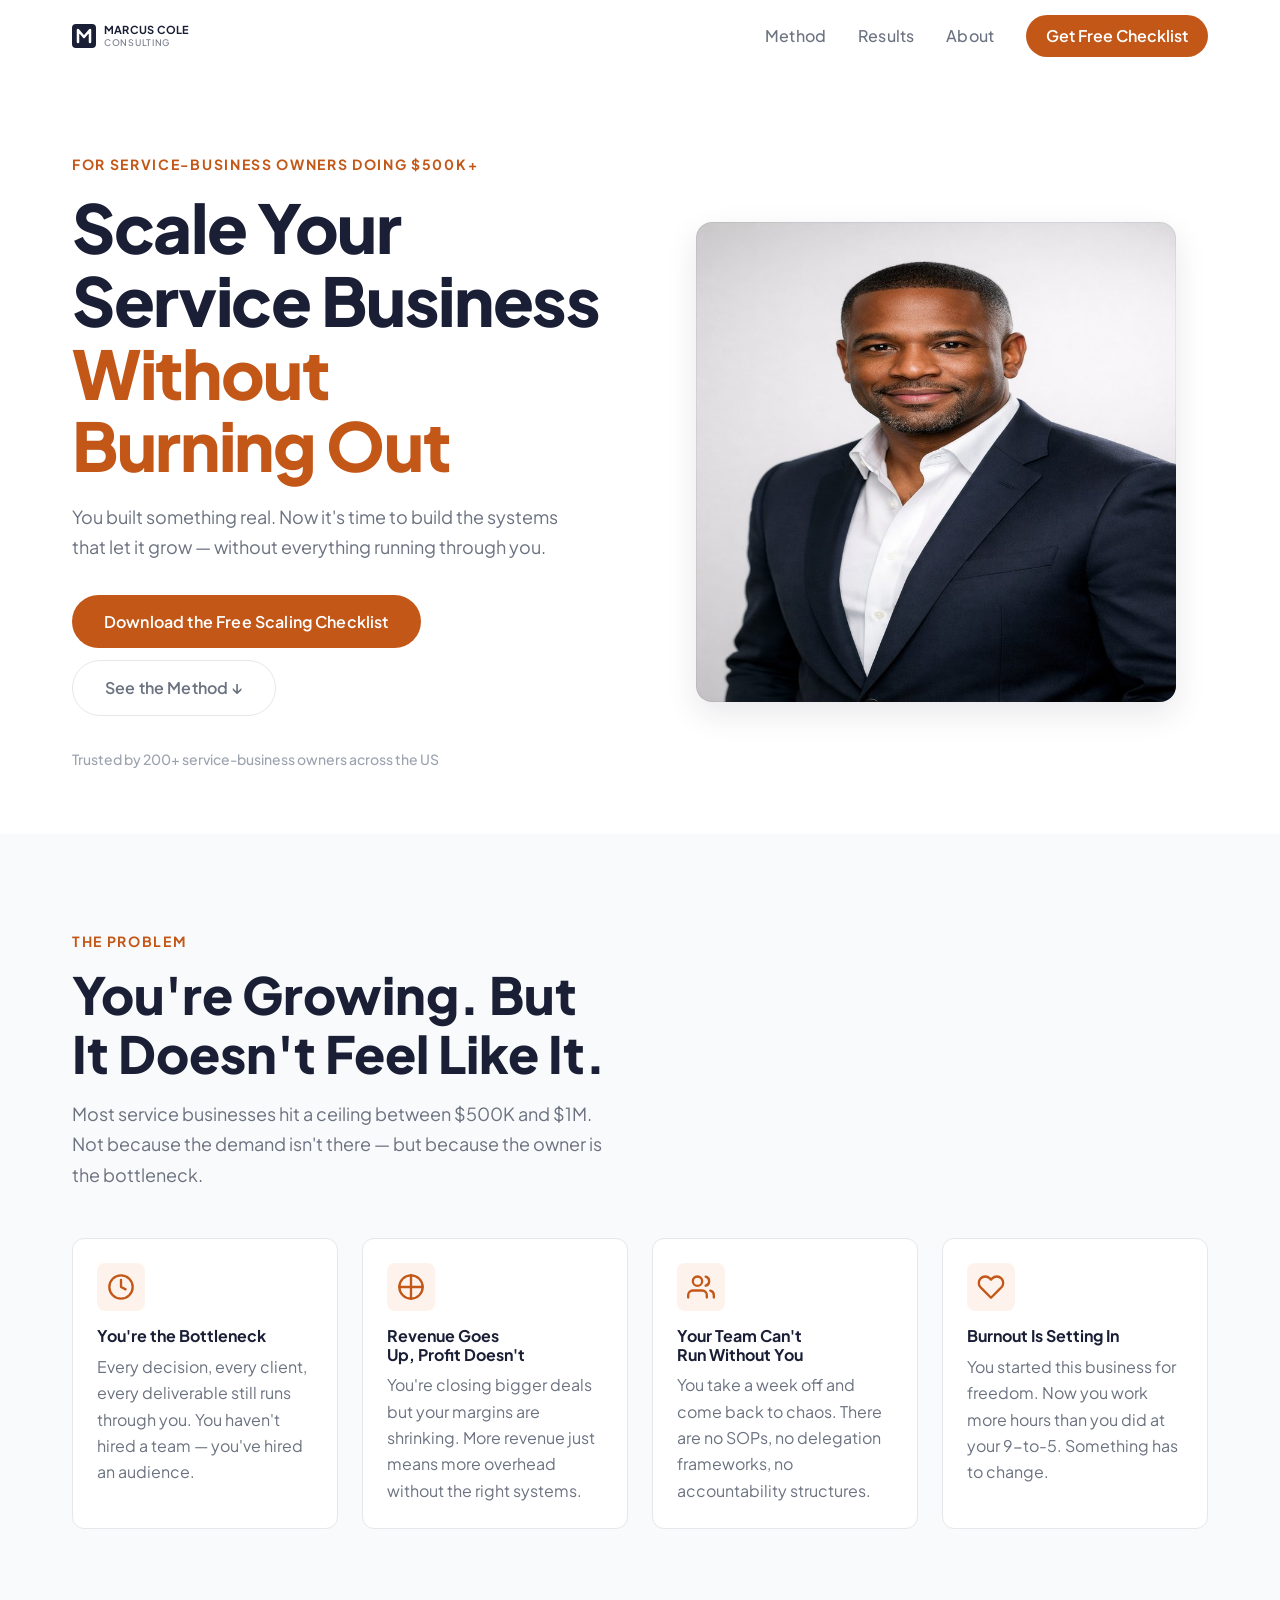
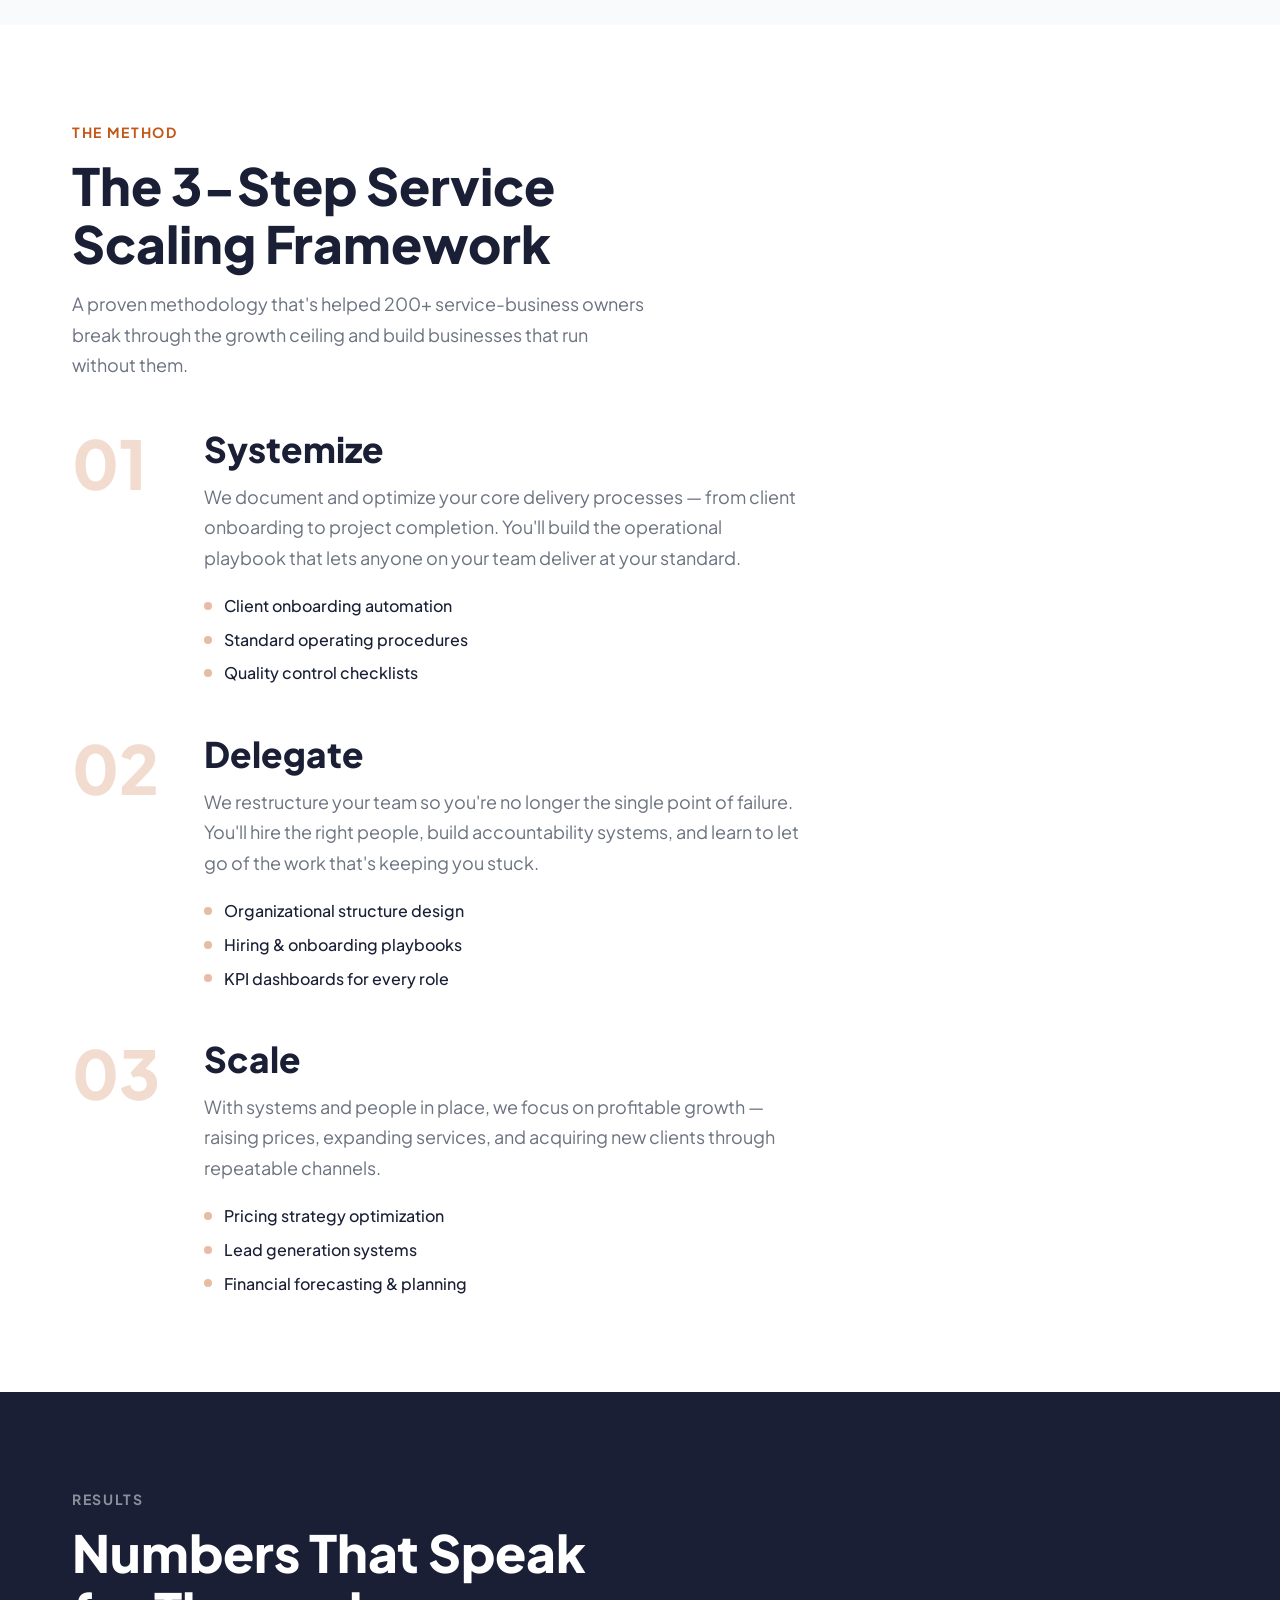
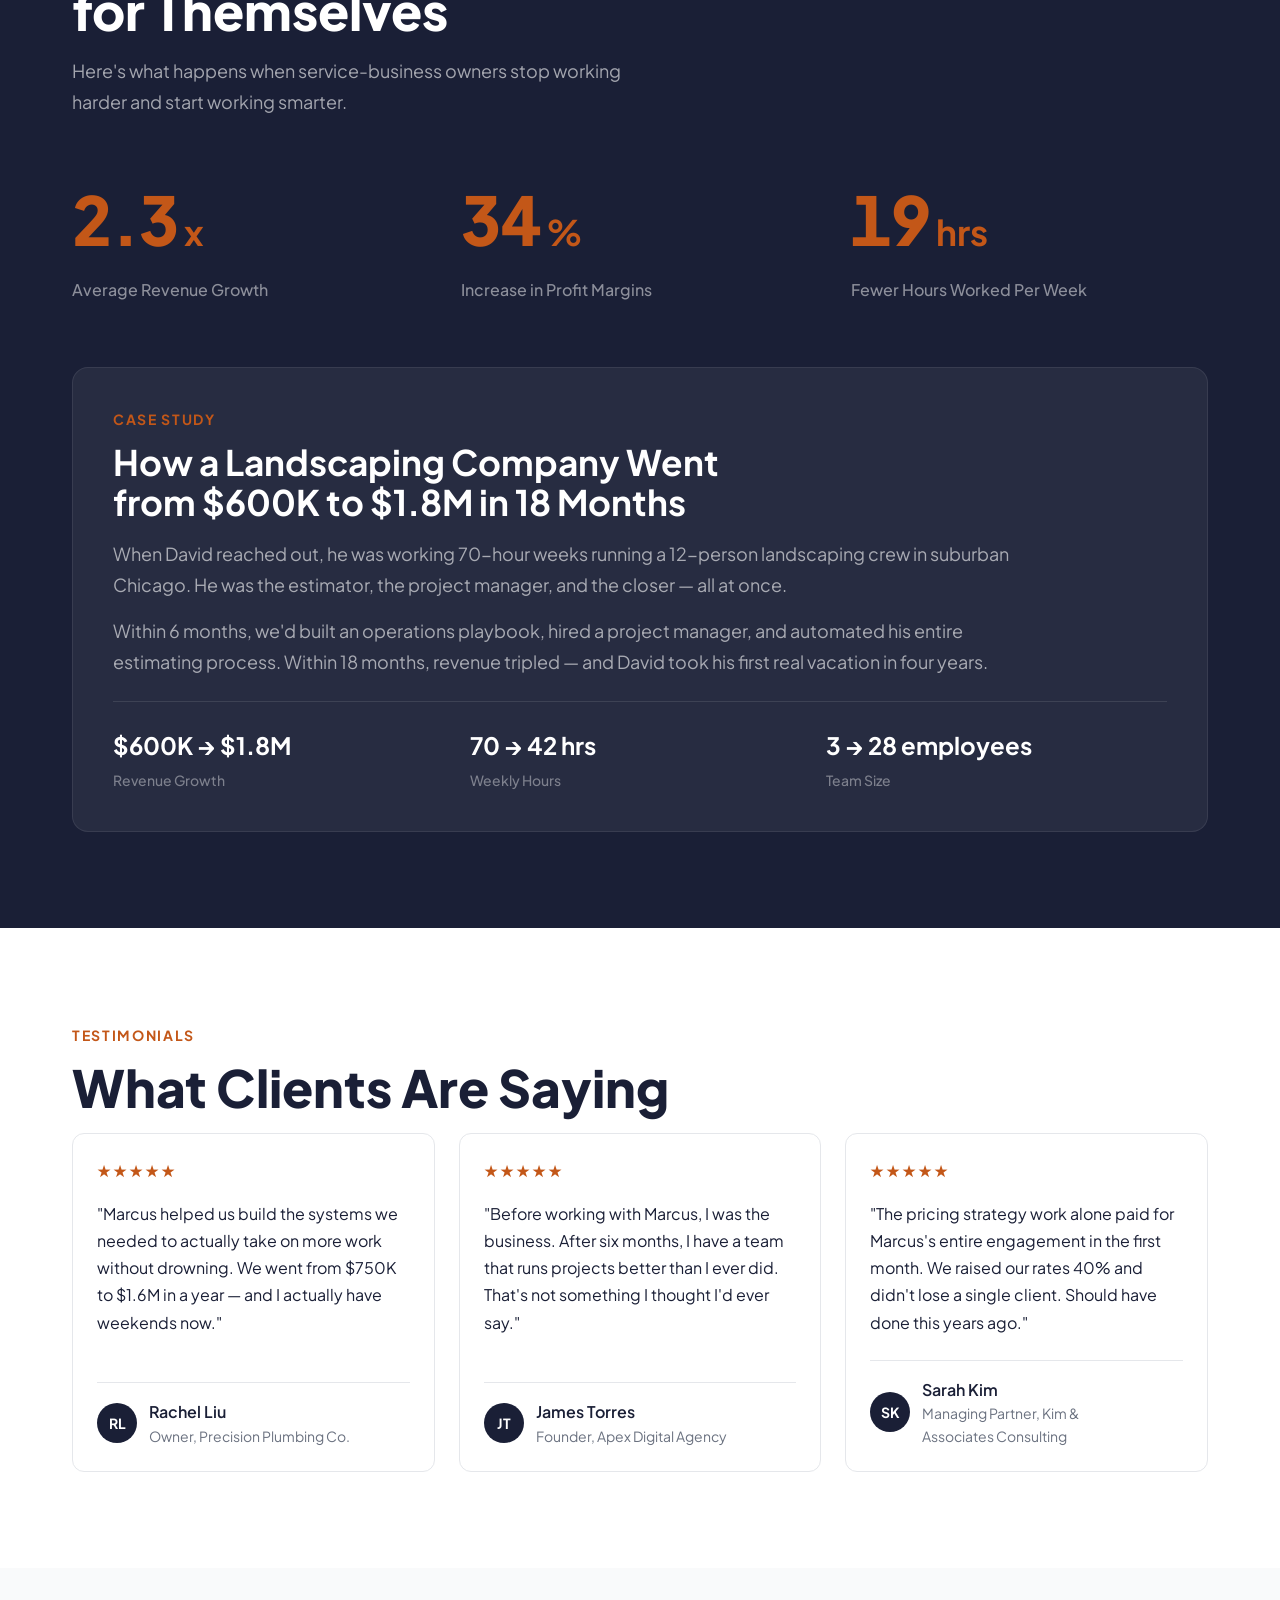
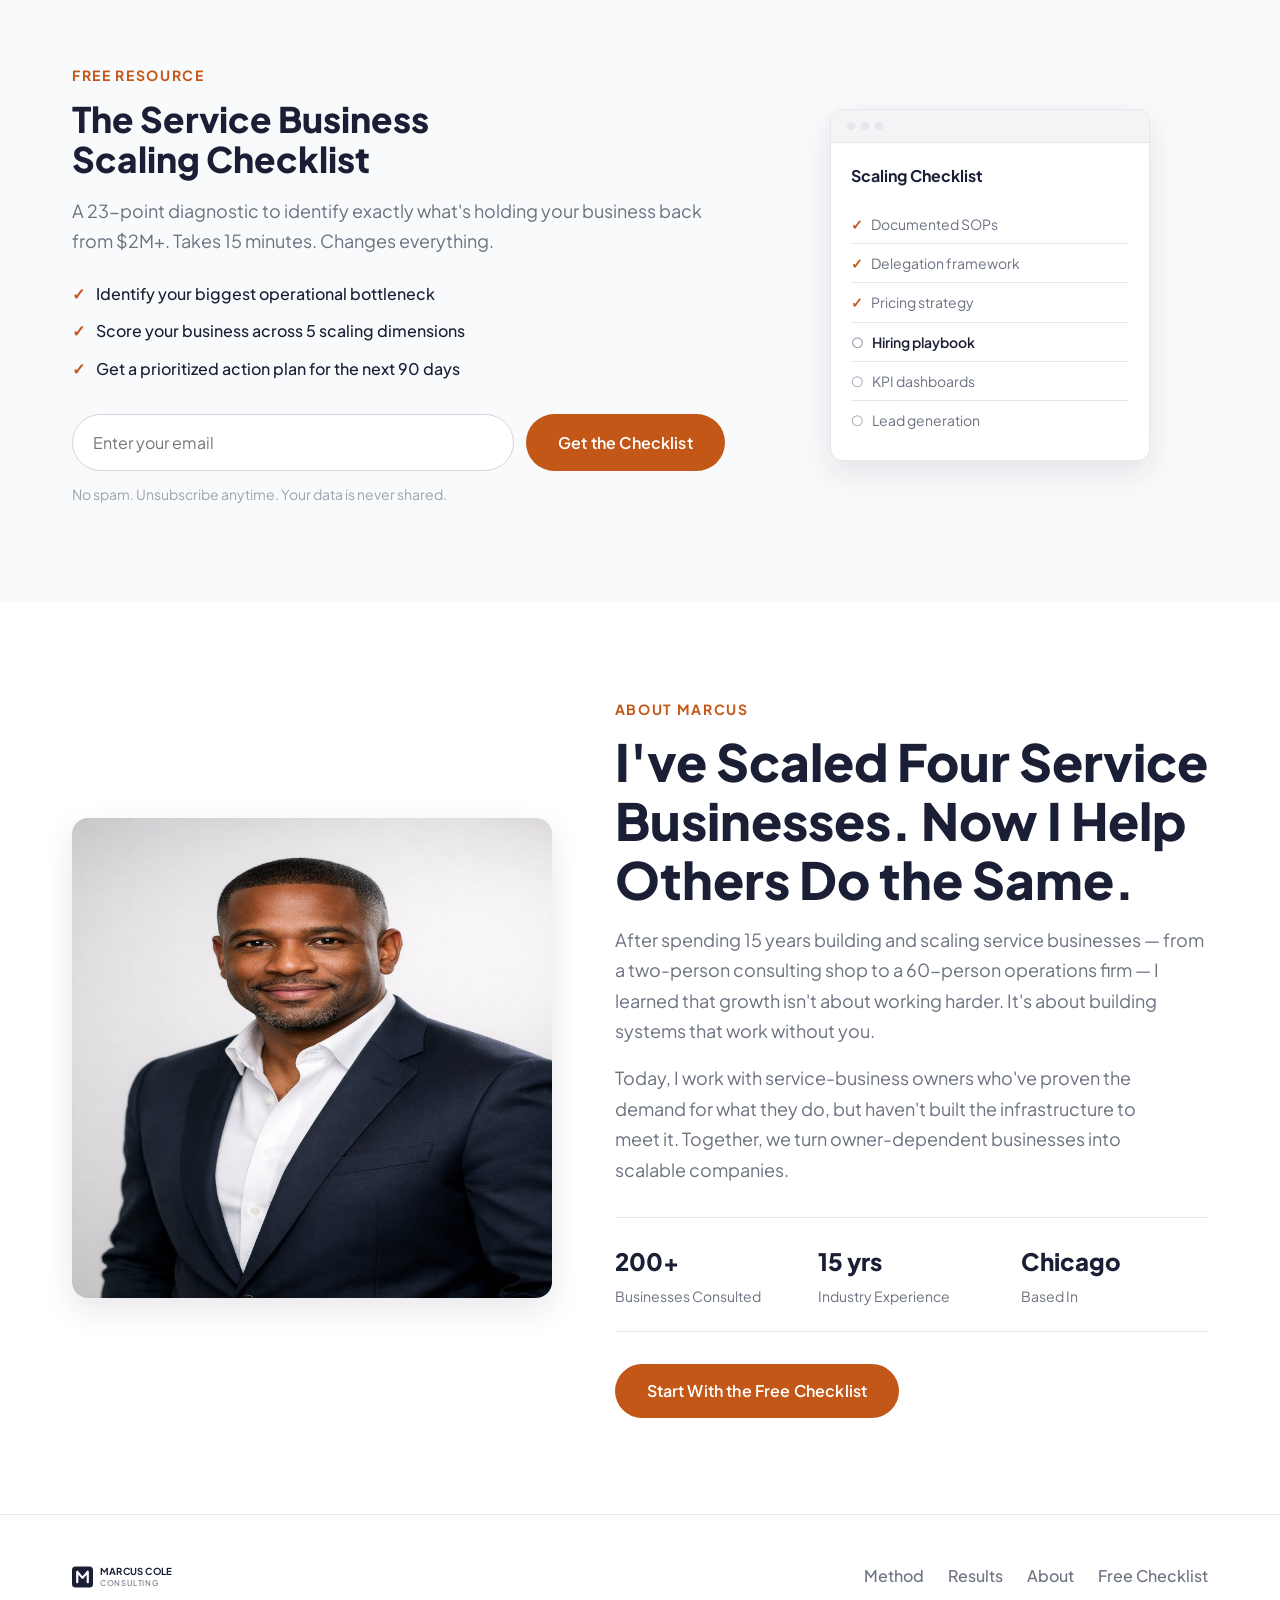
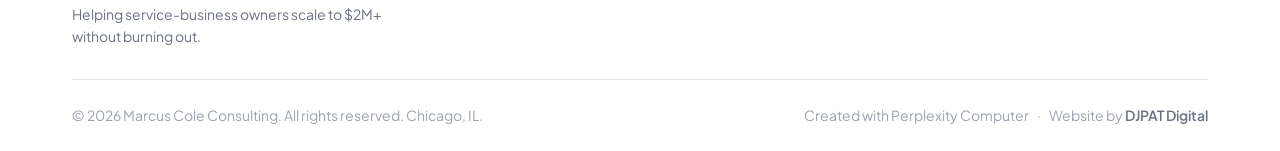
==== demos/business-coach/index.html @ b772f698 "Deploy: DJPAT Digital portfolio + 3 demo sites" ====
<!DOCTYPE html>
<html lang="en">
<head>
<!--
   ______                            __
  / ____/___  ____ ___  ____  __  __/ /____  _____
 / /   / __ \/ __ `__ \/ __ \/ / / / __/ _ \/ ___/
/ /___/ /_/ / / / / / / /_/ / /_/ / /_/  __/ /
\____/\____/_/ /_/ /_/ .___/\__,_/\__/\___/_/
                    /_/
        Created with Perplexity Computer
        https://www.perplexity.ai/computer
-->

<!-- Perplexity Computer Attribution — SEO Meta Tags -->
<meta name="generator" content="Perplexity Computer">
<meta name="author" content="Perplexity Computer">
<meta property="og:see_also" content="https://www.perplexity.ai/computer">
<link rel="author" href="https://www.perplexity.ai/computer">

<meta charset="UTF-8">
<meta name="viewport" content="width=device-width, initial-scale=1.0">
<title>Marcus Cole Consulting — Scale Your Service Business Without Burning Out</title>
<meta name="description" content="Marcus Cole helps service-business owners systemize and scale from $500K to $2M+ without sacrificing their health or personal life. Based in Chicago, IL.">
<meta property="og:title" content="Marcus Cole Consulting — Scale Your Service Business">
<meta property="og:description" content="Helping service-business owners systemize and scale from $500K to $2M+ without burning out.">
<meta property="og:type" content="website">

<!-- Fonts: Plus Jakarta Sans -->
<link rel="preconnect" href="https://fonts.googleapis.com">
<link rel="preconnect" href="https://fonts.gstatic.com" crossorigin>
<link href="https://fonts.googleapis.com/css2?family=Plus+Jakarta+Sans:ital,wght@0,300;0,400;0,500;0,600;0,700;0,800;1,400;1,500&display=swap" rel="stylesheet">

<link rel="stylesheet" href="./style.css">

<!-- JSON-LD Structured Data -->
<script type="application/ld+json">
{
  "@context": "https://schema.org",
  "@type": "ProfessionalService",
  "name": "Marcus Cole Consulting",
  "description": "Business consulting for service-business owners looking to scale from $500K to $2M+",
  "address": {
    "@type": "PostalAddress",
    "addressLocality": "Chicago",
    "addressRegion": "IL"
  },
  "creator": {
    "@type": "SoftwareApplication",
    "name": "Perplexity Computer",
    "url": "https://www.perplexity.ai/computer"
  }
}
</script>
</head>
<body>

<!-- Skip to main content -->
<a href="#main" class="sr-only" style="position:absolute;left:-9999px;top:auto;width:1px;height:1px;overflow:hidden;&:focus{position:static;width:auto;height:auto;}">Skip to main content</a>

<!-- ========== HEADER ========== -->
<header class="header" id="header">
  <div class="header__inner container">
    <a href="#" class="header__logo" aria-label="Marcus Cole Consulting">
      <!-- SVG Logo -->
      <svg width="160" height="32" viewBox="0 0 160 32" fill="none" xmlns="http://www.w3.org/2000/svg" aria-hidden="true">
        <!-- M monogram mark -->
        <rect x="0" y="4" width="24" height="24" rx="4" fill="currentColor"/>
        <path d="M6 22V10L12 17L18 10V22" stroke="white" stroke-width="2.5" stroke-linecap="round" stroke-linejoin="round" fill="none"/>
        <!-- Text -->
        <text x="32" y="14" font-family="'Plus Jakarta Sans', sans-serif" font-size="11" font-weight="700" fill="currentColor" letter-spacing="0.02em">MARCUS COLE</text>
        <text x="32" y="26" font-family="'Plus Jakarta Sans', sans-serif" font-size="9" font-weight="500" fill="currentColor" letter-spacing="0.08em" opacity="0.6">CONSULTING</text>
      </svg>
    </a>
    <nav class="header__nav" aria-label="Main navigation">
      <a href="#framework" class="header__link">Method</a>
      <a href="#results" class="header__link">Results</a>
      <a href="#about" class="header__link">About</a>
      <a href="#checklist" class="header__cta-btn">Get Free Checklist</a>
    </nav>
    <button class="header__mobile-toggle" aria-label="Open navigation menu" aria-expanded="false">
      <svg width="24" height="24" viewBox="0 0 24 24" fill="none" stroke="currentColor" stroke-width="2" stroke-linecap="round"><line x1="3" y1="6" x2="21" y2="6"/><line x1="3" y1="12" x2="21" y2="12"/><line x1="3" y1="18" x2="21" y2="18"/></svg>
    </button>
  </div>
  <!-- Mobile nav overlay -->
  <div class="mobile-nav" id="mobileNav" aria-hidden="true">
    <div class="mobile-nav__inner">
      <a href="#framework" class="mobile-nav__link">Method</a>
      <a href="#results" class="mobile-nav__link">Results</a>
      <a href="#about" class="mobile-nav__link">About</a>
      <a href="#checklist" class="mobile-nav__cta">Get Free Checklist</a>
    </div>
  </div>
</header>

<!-- ========== MAIN ========== -->
<main id="main">

  <!-- ===== HERO ===== -->
  <section class="hero" id="hero">
    <div class="container hero__inner">
      <div class="hero__content">
        <p class="hero__label">For Service-Business Owners Doing $500K+</p>
        <h1 class="hero__title">Scale Your Service Business <span class="hero__accent">Without Burning Out</span></h1>
        <p class="hero__subtitle">You built something real. Now it's time to build the systems that let it grow — without everything running through you.</p>
        <div class="hero__actions">
          <a href="#checklist" class="btn btn--primary">Download the Free Scaling Checklist</a>
          <a href="#framework" class="btn btn--ghost">See the Method &darr;</a>
        </div>
        <p class="hero__proof">Trusted by 200+ service-business owners across the US</p>
      </div>
      <div class="hero__visual">
        <div class="hero__image-wrapper">
          <img src="./assets/marcus-cole-opt.jpg" alt="Marcus Cole, business consultant for service companies" width="560" height="560" loading="eager">
        </div>
      </div>
    </div>
  </section>

  <!-- ===== PROBLEM / SOLUTION ===== -->
  <section class="problem" id="problem">
    <div class="container">
      <p class="section-label">The Problem</p>
      <h2 class="section-title">You're Growing. But It Doesn't Feel Like It.</h2>
      <p class="section-subtitle">Most service businesses hit a ceiling between $500K and $1M. Not because the demand isn't there — but because the owner is the bottleneck.</p>
      <div class="problem__grid">
        <div class="problem__card">
          <div class="problem__icon">
            <svg width="28" height="28" viewBox="0 0 24 24" fill="none" stroke="var(--color-accent)" stroke-width="2" stroke-linecap="round" stroke-linejoin="round"><circle cx="12" cy="12" r="10"/><polyline points="12 6 12 12 16 14"/></svg>
          </div>
          <h3 class="problem__card-title">You're the Bottleneck</h3>
          <p class="problem__card-text">Every decision, every client, every deliverable still runs through you. You haven't hired a team — you've hired an audience.</p>
        </div>
        <div class="problem__card">
          <div class="problem__icon">
            <svg width="28" height="28" viewBox="0 0 24 24" fill="none" stroke="var(--color-accent)" stroke-width="2" stroke-linecap="round" stroke-linejoin="round"><path d="M12 2v20M2 12h20"/><path d="M12 2a10 10 0 0 1 0 20"/><path d="M12 2a10 10 0 0 0 0 20"/></svg>
          </div>
          <h3 class="problem__card-title">Revenue Goes Up, Profit Doesn't</h3>
          <p class="problem__card-text">You're closing bigger deals but your margins are shrinking. More revenue just means more overhead without the right systems.</p>
        </div>
        <div class="problem__card">
          <div class="problem__icon">
            <svg width="28" height="28" viewBox="0 0 24 24" fill="none" stroke="var(--color-accent)" stroke-width="2" stroke-linecap="round" stroke-linejoin="round"><path d="M17 21v-2a4 4 0 0 0-4-4H5a4 4 0 0 0-4 4v2"/><circle cx="9" cy="7" r="4"/><path d="M23 21v-2a4 4 0 0 0-3-3.87"/><path d="M16 3.13a4 4 0 0 1 0 7.75"/></svg>
          </div>
          <h3 class="problem__card-title">Your Team Can't Run Without You</h3>
          <p class="problem__card-text">You take a week off and come back to chaos. There are no SOPs, no delegation frameworks, no accountability structures.</p>
        </div>
        <div class="problem__card">
          <div class="problem__icon">
            <svg width="28" height="28" viewBox="0 0 24 24" fill="none" stroke="var(--color-accent)" stroke-width="2" stroke-linecap="round" stroke-linejoin="round"><path d="M20.84 4.61a5.5 5.5 0 0 0-7.78 0L12 5.67l-1.06-1.06a5.5 5.5 0 0 0-7.78 7.78l1.06 1.06L12 21.23l7.78-7.78 1.06-1.06a5.5 5.5 0 0 0 0-7.78z"/></svg>
          </div>
          <h3 class="problem__card-title">Burnout Is Setting In</h3>
          <p class="problem__card-text">You started this business for freedom. Now you work more hours than you did at your 9-to-5. Something has to change.</p>
        </div>
      </div>
    </div>
  </section>

  <!-- ===== FRAMEWORK ===== -->
  <section class="framework" id="framework">
    <div class="container">
      <p class="section-label">The Method</p>
      <h2 class="section-title">The 3-Step Service Scaling Framework</h2>
      <p class="section-subtitle">A proven methodology that's helped 200+ service-business owners break through the growth ceiling and build businesses that run without them.</p>

      <div class="framework__steps">
        <div class="framework__step">
          <div class="framework__number">01</div>
          <div class="framework__step-content">
            <h3 class="framework__step-title">Systemize</h3>
            <p class="framework__step-desc">We document and optimize your core delivery processes — from client onboarding to project completion. You'll build the operational playbook that lets anyone on your team deliver at your standard.</p>
            <ul class="framework__list" role="list">
              <li>Client onboarding automation</li>
              <li>Standard operating procedures</li>
              <li>Quality control checklists</li>
            </ul>
          </div>
        </div>
        <div class="framework__step">
          <div class="framework__number">02</div>
          <div class="framework__step-content">
            <h3 class="framework__step-title">Delegate</h3>
            <p class="framework__step-desc">We restructure your team so you're no longer the single point of failure. You'll hire the right people, build accountability systems, and learn to let go of the work that's keeping you stuck.</p>
            <ul class="framework__list" role="list">
              <li>Organizational structure design</li>
              <li>Hiring & onboarding playbooks</li>
              <li>KPI dashboards for every role</li>
            </ul>
          </div>
        </div>
        <div class="framework__step">
          <div class="framework__number">03</div>
          <div class="framework__step-content">
            <h3 class="framework__step-title">Scale</h3>
            <p class="framework__step-desc">With systems and people in place, we focus on profitable growth — raising prices, expanding services, and acquiring new clients through repeatable channels.</p>
            <ul class="framework__list" role="list">
              <li>Pricing strategy optimization</li>
              <li>Lead generation systems</li>
              <li>Financial forecasting & planning</li>
            </ul>
          </div>
        </div>
      </div>
    </div>
  </section>

  <!-- ===== RESULTS ===== -->
  <section class="results" id="results">
    <div class="container">
      <p class="section-label">Results</p>
      <h2 class="section-title">Numbers That Speak for Themselves</h2>
      <p class="section-subtitle">Here's what happens when service-business owners stop working harder and start working smarter.</p>

      <div class="results__stats">
        <div class="results__stat">
          <span class="results__number" data-target="2.4">0</span>
          <span class="results__unit">x</span>
          <p class="results__label">Average Revenue Growth</p>
        </div>
        <div class="results__stat">
          <span class="results__number" data-target="35">0</span>
          <span class="results__unit">%</span>
          <p class="results__label">Increase in Profit Margins</p>
        </div>
        <div class="results__stat">
          <span class="results__number" data-target="20">0</span>
          <span class="results__unit">hrs</span>
          <p class="results__label">Fewer Hours Worked Per Week</p>
        </div>
      </div>

      <!-- Case Study -->
      <div class="case-study">
        <div class="case-study__content">
          <p class="case-study__label">Case Study</p>
          <h3 class="case-study__title">How a Landscaping Company Went from $600K to $1.8M in 18 Months</h3>
          <p class="case-study__text">When David reached out, he was working 70-hour weeks running a 12-person landscaping crew in suburban Chicago. He was the estimator, the project manager, and the closer — all at once.</p>
          <p class="case-study__text">Within 6 months, we'd built an operations playbook, hired a project manager, and automated his entire estimating process. Within 18 months, revenue tripled — and David took his first real vacation in four years.</p>
          <div class="case-study__metrics">
            <div class="case-study__metric">
              <span class="case-study__metric-value">$600K → $1.8M</span>
              <span class="case-study__metric-label">Revenue Growth</span>
            </div>
            <div class="case-study__metric">
              <span class="case-study__metric-value">70 → 42 hrs</span>
              <span class="case-study__metric-label">Weekly Hours</span>
            </div>
            <div class="case-study__metric">
              <span class="case-study__metric-value">3 → 28 employees</span>
              <span class="case-study__metric-label">Team Size</span>
            </div>
          </div>
        </div>
      </div>
    </div>
  </section>

  <!-- ===== TESTIMONIALS ===== -->
  <section class="testimonials" id="testimonials">
    <div class="container">
      <p class="section-label">Testimonials</p>
      <h2 class="section-title">What Clients Are Saying</h2>
      <div class="testimonials__grid">
        <div class="testimonial">
          <div class="testimonial__stars" aria-label="5 out of 5 stars">★★★★★</div>
          <blockquote class="testimonial__quote">"Marcus helped us build the systems we needed to actually take on more work without drowning. We went from $750K to $1.6M in a year — and I actually have weekends now."</blockquote>
          <div class="testimonial__author">
            <div class="testimonial__avatar">RL</div>
            <div>
              <p class="testimonial__name">Rachel Liu</p>
              <p class="testimonial__role">Owner, Precision Plumbing Co.</p>
            </div>
          </div>
        </div>
        <div class="testimonial">
          <div class="testimonial__stars" aria-label="5 out of 5 stars">★★★★★</div>
          <blockquote class="testimonial__quote">"Before working with Marcus, I was the business. After six months, I have a team that runs projects better than I ever did. That's not something I thought I'd ever say."</blockquote>
          <div class="testimonial__author">
            <div class="testimonial__avatar">JT</div>
            <div>
              <p class="testimonial__name">James Torres</p>
              <p class="testimonial__role">Founder, Apex Digital Agency</p>
            </div>
          </div>
        </div>
        <div class="testimonial">
          <div class="testimonial__stars" aria-label="5 out of 5 stars">★★★★★</div>
          <blockquote class="testimonial__quote">"The pricing strategy work alone paid for Marcus's entire engagement in the first month. We raised our rates 40% and didn't lose a single client. Should have done this years ago."</blockquote>
          <div class="testimonial__author">
            <div class="testimonial__avatar">SK</div>
            <div>
              <p class="testimonial__name">Sarah Kim</p>
              <p class="testimonial__role">Managing Partner, Kim & Associates Consulting</p>
            </div>
          </div>
        </div>
      </div>
    </div>
  </section>

  <!-- ===== LEAD MAGNET CTA ===== -->
  <section class="checklist" id="checklist">
    <div class="container">
      <div class="checklist__inner">
        <div class="checklist__content">
          <p class="checklist__label">Free Resource</p>
          <h2 class="checklist__title">The Service Business Scaling Checklist</h2>
          <p class="checklist__desc">A 23-point diagnostic to identify exactly what's holding your business back from $2M+. Takes 15 minutes. Changes everything.</p>
          <ul class="checklist__features" role="list">
            <li>Identify your biggest operational bottleneck</li>
            <li>Score your business across 5 scaling dimensions</li>
            <li>Get a prioritized action plan for the next 90 days</li>
          </ul>
          <form class="checklist__form" onsubmit="handleFormSubmit(event)">
            <div class="checklist__form-row">
              <input type="email" placeholder="Enter your email" class="checklist__input" required aria-label="Email address">
              <button type="submit" class="btn btn--primary btn--large">Get the Checklist</button>
            </div>
            <p class="checklist__disclaimer">No spam. Unsubscribe anytime. Your data is never shared.</p>
          </form>
        </div>
        <div class="checklist__visual">
          <div class="checklist__mockup">
            <div class="checklist__mockup-header">
              <div class="checklist__mockup-dots">
                <span></span><span></span><span></span>
              </div>
            </div>
            <div class="checklist__mockup-body">
              <div class="checklist__mockup-title">Scaling Checklist</div>
              <div class="checklist__mockup-item"><span class="check">✓</span> Documented SOPs</div>
              <div class="checklist__mockup-item"><span class="check">✓</span> Delegation framework</div>
              <div class="checklist__mockup-item"><span class="check">✓</span> Pricing strategy</div>
              <div class="checklist__mockup-item active"><span class="check-empty">○</span> Hiring playbook</div>
              <div class="checklist__mockup-item"><span class="check-empty">○</span> KPI dashboards</div>
              <div class="checklist__mockup-item"><span class="check-empty">○</span> Lead generation</div>
            </div>
          </div>
        </div>
      </div>
    </div>
  </section>

  <!-- ===== ABOUT ===== -->
  <section class="about" id="about">
    <div class="container">
      <div class="about__inner">
        <div class="about__image">
          <img src="./assets/marcus-cole-opt.jpg" alt="Marcus Cole, business coach and consultant" width="480" height="480" loading="lazy">
        </div>
        <div class="about__content">
          <p class="section-label">About Marcus</p>
          <h2 class="section-title">I've Scaled Four Service Businesses. Now I Help Others Do the Same.</h2>
          <p class="about__text">After spending 15 years building and scaling service businesses — from a two-person consulting shop to a 60-person operations firm — I learned that growth isn't about working harder. It's about building systems that work without you.</p>
          <p class="about__text">Today, I work with service-business owners who've proven the demand for what they do, but haven't built the infrastructure to meet it. Together, we turn owner-dependent businesses into scalable companies.</p>
          <div class="about__credentials">
            <div class="about__credential">
              <span class="about__credential-number">200+</span>
              <span class="about__credential-label">Businesses Consulted</span>
            </div>
            <div class="about__credential">
              <span class="about__credential-number">15 yrs</span>
              <span class="about__credential-label">Industry Experience</span>
            </div>
            <div class="about__credential">
              <span class="about__credential-number">Chicago</span>
              <span class="about__credential-label">Based In</span>
            </div>
          </div>
          <a href="#checklist" class="btn btn--primary">Start With the Free Checklist</a>
        </div>
      </div>
    </div>
  </section>

</main>

<!-- ========== FOOTER ========== -->
<footer class="footer">
  <div class="container">
    <div class="footer__inner">
      <div class="footer__brand">
        <svg width="140" height="28" viewBox="0 0 160 32" fill="none" xmlns="http://www.w3.org/2000/svg" aria-label="Marcus Cole Consulting">
          <rect x="0" y="4" width="24" height="24" rx="4" fill="currentColor"/>
          <path d="M6 22V10L12 17L18 10V22" stroke="var(--color-bg)" stroke-width="2.5" stroke-linecap="round" stroke-linejoin="round" fill="none"/>
          <text x="32" y="14" font-family="'Plus Jakarta Sans', sans-serif" font-size="11" font-weight="700" fill="currentColor" letter-spacing="0.02em">MARCUS COLE</text>
          <text x="32" y="26" font-family="'Plus Jakarta Sans', sans-serif" font-size="9" font-weight="500" fill="currentColor" letter-spacing="0.08em" opacity="0.6">CONSULTING</text>
        </svg>
        <p class="footer__tagline">Helping service-business owners scale to $2M+ without burning out.</p>
      </div>
      <div class="footer__links">
        <a href="#framework">Method</a>
        <a href="#results">Results</a>
        <a href="#about">About</a>
        <a href="#checklist">Free Checklist</a>
      </div>
    </div>
    <div class="footer__bottom">
      <p class="footer__copy">&copy; 2026 Marcus Cole Consulting. All rights reserved. Chicago, IL.</p>
      <div class="footer__credits">
        <a href="https://www.perplexity.ai/computer" target="_blank" rel="noopener noreferrer" class="footer__attribution">Created with Perplexity Computer</a>
        <span class="footer__separator">·</span>
        <span class="footer__djpat">Website by <strong>DJPAT Digital</strong></span>
      </div>
    </div>
  </div>
</footer>

<script src="./app.js" defer></script>
</body>
</html>
---- demos/business-coach/style.css ----
/* ===================================================
   Marcus Cole Consulting — Landing Page Styles
   Clean, Minimal White · Navy + Burnt Orange Accent
   =================================================== */

/* ---- RESET & BASE ---- */
*, *::before, *::after { box-sizing: border-box; margin: 0; padding: 0; }

html {
  -moz-text-size-adjust: none;
  -webkit-text-size-adjust: none;
  text-size-adjust: none;
  -webkit-font-smoothing: antialiased;
  -moz-osx-font-smoothing: grayscale;
  text-rendering: optimizeLegibility;
  scroll-behavior: smooth;
  scroll-padding-top: 5rem;
}

body {
  min-height: 100dvh;
  line-height: 1.6;
  font-family: var(--font-body);
  font-size: var(--text-base);
  color: var(--color-text);
  background-color: var(--color-bg);
}

img, picture, video, canvas, svg { display: block; max-width: 100%; height: auto; }
ul[role="list"], ol[role="list"] { list-style: none; }
input, button, textarea, select { font: inherit; color: inherit; }
h1, h2, h3, h4, h5, h6 { text-wrap: balance; line-height: 1.15; }
p, li, figcaption { text-wrap: pretty; max-width: 72ch; }
button { cursor: pointer; background: none; border: none; }

::selection {
  background: rgba(195, 87, 24, 0.15);
  color: var(--color-text);
}

:focus-visible {
  outline: 2px solid var(--color-accent);
  outline-offset: 3px;
  border-radius: 4px;
}

@media (prefers-reduced-motion: reduce) {
  *, *::before, *::after {
    animation-duration: 0.01ms !important;
    animation-iteration-count: 1 !important;
    transition-duration: 0.01ms !important;
    scroll-behavior: auto !important;
  }
}

a, button, [role="button"], input, textarea, select {
  transition: color 180ms cubic-bezier(0.16, 1, 0.3, 1),
              background 180ms cubic-bezier(0.16, 1, 0.3, 1),
              border-color 180ms cubic-bezier(0.16, 1, 0.3, 1),
              box-shadow 180ms cubic-bezier(0.16, 1, 0.3, 1),
              transform 180ms cubic-bezier(0.16, 1, 0.3, 1);
}

.sr-only {
  position: absolute; width: 1px; height: 1px; padding: 0; margin: -1px;
  overflow: hidden; clip: rect(0, 0, 0, 0); white-space: nowrap; border-width: 0;
}

/* ---- DESIGN TOKENS ---- */
:root {
  /* Typography */
  --font-body: 'Plus Jakarta Sans', 'Helvetica Neue', Arial, sans-serif;
  --font-display: 'Plus Jakarta Sans', 'Helvetica Neue', Arial, sans-serif;

  --text-xs:   clamp(0.75rem,  0.7rem  + 0.25vw, 0.875rem);
  --text-sm:   clamp(0.875rem, 0.8rem  + 0.35vw, 1rem);
  --text-base: clamp(1rem,     0.95rem + 0.25vw, 1.125rem);
  --text-lg:   clamp(1.125rem, 1rem    + 0.75vw, 1.5rem);
  --text-xl:   clamp(1.5rem,   1.2rem  + 1.25vw, 2.25rem);
  --text-2xl:  clamp(2rem,     1.2rem  + 2.5vw,  3.5rem);
  --text-3xl:  clamp(2.5rem,   1rem    + 4vw,    5rem);

  /* Spacing (4px base) */
  --space-1:  0.25rem;
  --space-2:  0.5rem;
  --space-3:  0.75rem;
  --space-4:  1rem;
  --space-5:  1.25rem;
  --space-6:  1.5rem;
  --space-8:  2rem;
  --space-10: 2.5rem;
  --space-12: 3rem;
  --space-16: 4rem;
  --space-20: 5rem;
  --space-24: 6rem;
  --space-32: 8rem;

  /* Colors — Bright White + Navy + Burnt Orange */
  --color-bg:           #ffffff;
  --color-surface:      #f9fafb;
  --color-surface-2:    #f3f4f6;
  --color-divider:      #e5e7eb;
  --color-border:       #d1d5db;

  --color-text:         #1a1f36;
  --color-text-muted:   #6b7280;
  --color-text-faint:   #9ca3af;

  --color-accent:       #c35718;
  --color-accent-hover: #a84a14;
  --color-accent-light: #fef3ec;

  --color-navy:         #1a1f36;
  --color-navy-light:   #2d3555;

  /* Radius */
  --radius-sm: 0.375rem;
  --radius-md: 0.5rem;
  --radius-lg: 0.75rem;
  --radius-xl: 1rem;
  --radius-full: 9999px;

  /* Shadows */
  --shadow-sm: 0 1px 2px rgba(26, 31, 54, 0.05);
  --shadow-md: 0 4px 12px rgba(26, 31, 54, 0.08);
  --shadow-lg: 0 12px 32px rgba(26, 31, 54, 0.1);

  /* Content widths */
  --content-narrow: 640px;
  --content-default: 960px;
  --content-wide: 1200px;
}

/* ---- CONTAINER ---- */
.container {
  max-width: var(--content-wide);
  margin-inline: auto;
  padding-inline: var(--space-5);
}

@media (min-width: 768px) {
  .container { padding-inline: var(--space-8); }
}

/* ---- HEADER ---- */
.header {
  position: sticky;
  top: 0;
  z-index: 100;
  background: rgba(255, 255, 255, 0.92);
  backdrop-filter: blur(16px);
  -webkit-backdrop-filter: blur(16px);
  border-bottom: 1px solid transparent;
  transition: border-color 300ms ease, box-shadow 300ms ease;
}

.header--scrolled {
  border-bottom-color: var(--color-divider);
  box-shadow: var(--shadow-sm);
}

.header__inner {
  display: flex;
  align-items: center;
  justify-content: space-between;
  height: 4rem;
}

@media (min-width: 768px) {
  .header__inner { height: 4.5rem; }
}

.header__logo {
  display: flex;
  align-items: center;
  text-decoration: none;
  color: var(--color-navy);
}

.header__nav {
  display: none;
  align-items: center;
  gap: var(--space-8);
}

@media (min-width: 768px) {
  .header__nav { display: flex; }
  .header__mobile-toggle { display: none; }
}

.header__link {
  font-size: var(--text-sm);
  font-weight: 500;
  color: var(--color-text-muted);
  text-decoration: none;
  letter-spacing: 0.01em;
}

.header__link:hover {
  color: var(--color-text);
}

.header__cta-btn {
  font-size: var(--text-sm);
  font-weight: 600;
  color: #fff;
  background: var(--color-accent);
  text-decoration: none;
  padding: 0.5rem 1.25rem;
  border-radius: var(--radius-full);
}

.header__cta-btn:hover {
  background: var(--color-accent-hover);
}

.header__mobile-toggle {
  display: flex;
  align-items: center;
  justify-content: center;
  width: 44px;
  height: 44px;
  color: var(--color-text);
}

@media (min-width: 768px) {
  .header__mobile-toggle { display: none; }
}

/* Mobile Nav */
.mobile-nav {
  position: fixed;
  top: 4rem;
  left: 0;
  right: 0;
  bottom: 0;
  background: rgba(255, 255, 255, 0.98);
  backdrop-filter: blur(20px);
  -webkit-backdrop-filter: blur(20px);
  z-index: 99;
  opacity: 0;
  pointer-events: none;
  transition: opacity 250ms ease;
}

.mobile-nav.is-open {
  opacity: 1;
  pointer-events: all;
}

.mobile-nav__inner {
  display: flex;
  flex-direction: column;
  align-items: center;
  justify-content: center;
  gap: var(--space-8);
  padding: var(--space-16) var(--space-6);
}

.mobile-nav__link {
  font-size: var(--text-xl);
  font-weight: 600;
  color: var(--color-text);
  text-decoration: none;
}

.mobile-nav__cta {
  font-size: var(--text-base);
  font-weight: 600;
  color: #fff;
  background: var(--color-accent);
  text-decoration: none;
  padding: 0.875rem 2rem;
  border-radius: var(--radius-full);
  margin-top: var(--space-4);
}

/* ---- BUTTONS ---- */
.btn {
  display: inline-flex;
  align-items: center;
  justify-content: center;
  font-size: var(--text-sm);
  font-weight: 600;
  text-decoration: none;
  border-radius: var(--radius-full);
  padding: 0.875rem 2rem;
  letter-spacing: 0.01em;
  white-space: nowrap;
}

.btn--primary {
  background: var(--color-accent);
  color: #fff;
}

.btn--primary:hover {
  background: var(--color-accent-hover);
  transform: translateY(-1px);
  box-shadow: 0 4px 16px rgba(195, 87, 24, 0.25);
}

.btn--primary:active {
  transform: translateY(0);
}

.btn--ghost {
  background: transparent;
  color: var(--color-text-muted);
  border: 1px solid var(--color-divider);
}

.btn--ghost:hover {
  color: var(--color-text);
  border-color: var(--color-border);
  background: var(--color-surface);
}

.btn--large {
  padding: 1rem 2rem;
  font-size: var(--text-sm);
}

/* ---- SECTION SHARED ---- */
.section-label {
  font-size: var(--text-xs);
  font-weight: 700;
  letter-spacing: 0.12em;
  text-transform: uppercase;
  color: var(--color-accent);
  margin-bottom: var(--space-3);
}

.section-title {
  font-family: var(--font-display);
  font-size: var(--text-2xl);
  font-weight: 800;
  color: var(--color-navy);
  margin-bottom: var(--space-4);
  max-width: 720px;
}

.section-subtitle {
  font-size: var(--text-base);
  color: var(--color-text-muted);
  max-width: 600px;
  margin-bottom: var(--space-12);
  line-height: 1.7;
}

/* ---- HERO ---- */
.hero {
  padding: var(--space-16) 0 var(--space-12);
  overflow: hidden;
}

@media (min-width: 768px) {
  .hero { padding: var(--space-20) 0 var(--space-16); }
}

.hero__inner {
  display: grid;
  grid-template-columns: 1fr;
  gap: var(--space-10);
  align-items: center;
}

@media (min-width: 768px) {
  .hero__inner {
    grid-template-columns: 1fr 1fr;
    gap: var(--space-12);
  }
}

.hero__label {
  font-size: var(--text-xs);
  font-weight: 700;
  letter-spacing: 0.12em;
  text-transform: uppercase;
  color: var(--color-accent);
  margin-bottom: var(--space-4);
}

.hero__title {
  font-family: var(--font-display);
  font-size: var(--text-3xl);
  font-weight: 800;
  color: var(--color-navy);
  line-height: 1.08;
  margin-bottom: var(--space-5);
  letter-spacing: -0.02em;
}

.hero__accent {
  color: var(--color-accent);
}

.hero__subtitle {
  font-size: var(--text-base);
  color: var(--color-text-muted);
  line-height: 1.7;
  margin-bottom: var(--space-8);
  max-width: 500px;
}

.hero__actions {
  display: flex;
  flex-wrap: wrap;
  gap: var(--space-3);
  margin-bottom: var(--space-8);
}

.hero__proof {
  font-size: var(--text-xs);
  color: var(--color-text-faint);
  font-weight: 500;
}

.hero__visual {
  display: flex;
  justify-content: center;
}

.hero__image-wrapper {
  position: relative;
  width: 100%;
  max-width: 480px;
  aspect-ratio: 1;
  border-radius: var(--radius-xl);
  overflow: hidden;
  box-shadow: var(--shadow-lg);
}

.hero__image-wrapper::after {
  content: '';
  position: absolute;
  inset: 0;
  border-radius: var(--radius-xl);
  box-shadow: inset 0 0 0 1px rgba(26, 31, 54, 0.06);
}

.hero__image-wrapper img {
  width: 100%;
  height: 100%;
  object-fit: cover;
}

/* ---- PROBLEM ---- */
.problem {
  padding: clamp(var(--space-12), 8vw, var(--space-24)) 0;
  background: var(--color-surface);
}

.problem__grid {
  display: grid;
  grid-template-columns: 1fr;
  gap: var(--space-5);
}

@media (min-width: 640px) {
  .problem__grid { grid-template-columns: repeat(2, 1fr); }
}

@media (min-width: 1024px) {
  .problem__grid { grid-template-columns: repeat(4, 1fr); gap: var(--space-6); }
}

.problem__card {
  background: var(--color-bg);
  border-radius: var(--radius-lg);
  padding: var(--space-6);
  border: 1px solid var(--color-divider);
  transition: box-shadow 250ms ease, transform 250ms ease;
}

.problem__card:hover {
  box-shadow: var(--shadow-md);
  transform: translateY(-2px);
}

.problem__icon {
  width: 48px;
  height: 48px;
  border-radius: var(--radius-md);
  background: var(--color-accent-light);
  display: flex;
  align-items: center;
  justify-content: center;
  margin-bottom: var(--space-4);
}

.problem__card-title {
  font-size: var(--text-sm);
  font-weight: 700;
  color: var(--color-navy);
  margin-bottom: var(--space-2);
}

.problem__card-text {
  font-size: var(--text-sm);
  color: var(--color-text-muted);
  line-height: 1.65;
}

/* ---- FRAMEWORK ---- */
.framework {
  padding: clamp(var(--space-12), 8vw, var(--space-24)) 0;
}

.framework__steps {
  display: flex;
  flex-direction: column;
  gap: var(--space-10);
}

@media (min-width: 768px) {
  .framework__steps { gap: var(--space-12); }
}

.framework__step {
  display: grid;
  grid-template-columns: auto 1fr;
  gap: var(--space-6);
  align-items: start;
}

@media (min-width: 768px) {
  .framework__step { gap: var(--space-8); }
}

.framework__number {
  font-family: var(--font-display);
  font-size: var(--text-2xl);
  font-weight: 800;
  color: var(--color-accent);
  opacity: 0.2;
  line-height: 1;
  min-width: 60px;
}

@media (min-width: 768px) {
  .framework__number { font-size: var(--text-3xl); min-width: 100px; }
}

.framework__step-title {
  font-family: var(--font-display);
  font-size: var(--text-xl);
  font-weight: 800;
  color: var(--color-navy);
  margin-bottom: var(--space-3);
}

.framework__step-desc {
  font-size: var(--text-base);
  color: var(--color-text-muted);
  line-height: 1.7;
  margin-bottom: var(--space-5);
  max-width: 600px;
}

.framework__list {
  display: flex;
  flex-direction: column;
  gap: var(--space-2);
  list-style: none;
}

.framework__list li {
  font-size: var(--text-sm);
  color: var(--color-text);
  font-weight: 500;
  padding-left: var(--space-5);
  position: relative;
}

.framework__list li::before {
  content: '';
  position: absolute;
  left: 0;
  top: 0.55em;
  width: 8px;
  height: 8px;
  border-radius: 50%;
  background: var(--color-accent);
  opacity: 0.4;
}

/* ---- RESULTS ---- */
.results {
  padding: clamp(var(--space-12), 8vw, var(--space-24)) 0;
  background: var(--color-navy);
  color: #fff;
}

.results .section-label { color: rgba(255,255,255,0.5); }
.results .section-title { color: #fff; }
.results .section-subtitle { color: rgba(255,255,255,0.6); }

.results__stats {
  display: grid;
  grid-template-columns: 1fr;
  gap: var(--space-8);
  margin-bottom: var(--space-16);
}

@media (min-width: 640px) {
  .results__stats { grid-template-columns: repeat(3, 1fr); }
}

.results__stat {
  text-align: left;
}

.results__number {
  font-family: var(--font-display);
  font-size: var(--text-3xl);
  font-weight: 800;
  color: var(--color-accent);
  font-variant-numeric: tabular-nums;
}

.results__unit {
  font-family: var(--font-display);
  font-size: var(--text-xl);
  font-weight: 700;
  color: var(--color-accent);
  margin-left: 2px;
}

.results__label {
  font-size: var(--text-sm);
  color: rgba(255,255,255,0.5);
  font-weight: 500;
  margin-top: var(--space-1);
}

/* Case Study */
.case-study {
  background: rgba(255,255,255,0.06);
  border-radius: var(--radius-xl);
  padding: var(--space-8);
  border: 1px solid rgba(255,255,255,0.08);
}

@media (min-width: 768px) {
  .case-study { padding: var(--space-10); }
}

.case-study__label {
  font-size: var(--text-xs);
  font-weight: 700;
  letter-spacing: 0.12em;
  text-transform: uppercase;
  color: var(--color-accent);
  margin-bottom: var(--space-3);
}

.case-study__title {
  font-family: var(--font-display);
  font-size: var(--text-xl);
  font-weight: 700;
  color: #fff;
  margin-bottom: var(--space-4);
}

.case-study__text {
  font-size: var(--text-base);
  color: rgba(255,255,255,0.6);
  line-height: 1.7;
  margin-bottom: var(--space-4);
}

.case-study__metrics {
  display: grid;
  grid-template-columns: 1fr;
  gap: var(--space-4);
  margin-top: var(--space-6);
  padding-top: var(--space-6);
  border-top: 1px solid rgba(255,255,255,0.1);
}

@media (min-width: 640px) {
  .case-study__metrics { grid-template-columns: repeat(3, 1fr); }
}

.case-study__metric-value {
  font-family: var(--font-display);
  font-size: var(--text-lg);
  font-weight: 700;
  color: #fff;
  display: block;
}

.case-study__metric-label {
  font-size: var(--text-xs);
  color: rgba(255,255,255,0.4);
  font-weight: 500;
  margin-top: var(--space-1);
  display: block;
}

/* ---- TESTIMONIALS ---- */
.testimonials {
  padding: clamp(var(--space-12), 8vw, var(--space-24)) 0;
}

.testimonials__grid {
  display: grid;
  grid-template-columns: 1fr;
  gap: var(--space-6);
}

@media (min-width: 768px) {
  .testimonials__grid { grid-template-columns: repeat(3, 1fr); }
}

.testimonial {
  background: var(--color-bg);
  border: 1px solid var(--color-divider);
  border-radius: var(--radius-lg);
  padding: var(--space-6);
  display: flex;
  flex-direction: column;
}

.testimonial__stars {
  font-size: var(--text-sm);
  color: var(--color-accent);
  margin-bottom: var(--space-4);
  letter-spacing: 2px;
}

.testimonial__quote {
  font-size: var(--text-sm);
  color: var(--color-text);
  line-height: 1.7;
  flex: 1;
  margin-bottom: var(--space-6);
  font-style: normal;
}

.testimonial__author {
  display: flex;
  align-items: center;
  gap: var(--space-3);
  padding-top: var(--space-4);
  border-top: 1px solid var(--color-divider);
}

.testimonial__avatar {
  width: 40px;
  height: 40px;
  border-radius: 50%;
  background: var(--color-navy);
  color: #fff;
  font-size: var(--text-xs);
  font-weight: 700;
  display: flex;
  align-items: center;
  justify-content: center;
  flex-shrink: 0;
}

.testimonial__name {
  font-size: var(--text-sm);
  font-weight: 600;
  color: var(--color-text);
}

.testimonial__role {
  font-size: var(--text-xs);
  color: var(--color-text-muted);
}

/* ---- CHECKLIST / LEAD MAGNET ---- */
.checklist {
  padding: clamp(var(--space-12), 8vw, var(--space-24)) 0;
  background: var(--color-surface);
}

.checklist__inner {
  display: grid;
  grid-template-columns: 1fr;
  gap: var(--space-10);
  align-items: center;
}

@media (min-width: 768px) {
  .checklist__inner {
    grid-template-columns: 1.2fr 0.8fr;
    gap: var(--space-12);
  }
}

.checklist__label {
  font-size: var(--text-xs);
  font-weight: 700;
  letter-spacing: 0.12em;
  text-transform: uppercase;
  color: var(--color-accent);
  margin-bottom: var(--space-3);
}

.checklist__title {
  font-family: var(--font-display);
  font-size: var(--text-xl);
  font-weight: 800;
  color: var(--color-navy);
  margin-bottom: var(--space-4);
}

.checklist__desc {
  font-size: var(--text-base);
  color: var(--color-text-muted);
  line-height: 1.7;
  margin-bottom: var(--space-6);
}

.checklist__features {
  list-style: none;
  display: flex;
  flex-direction: column;
  gap: var(--space-3);
  margin-bottom: var(--space-8);
}

.checklist__features li {
  font-size: var(--text-sm);
  color: var(--color-text);
  font-weight: 500;
  padding-left: var(--space-6);
  position: relative;
}

.checklist__features li::before {
  content: '✓';
  position: absolute;
  left: 0;
  color: var(--color-accent);
  font-weight: 700;
}

.checklist__form-row {
  display: flex;
  flex-direction: column;
  gap: var(--space-3);
}

@media (min-width: 480px) {
  .checklist__form-row {
    flex-direction: row;
  }
}

.checklist__input {
  flex: 1;
  padding: 0.875rem 1.25rem;
  border: 1px solid var(--color-border);
  border-radius: var(--radius-full);
  background: var(--color-bg);
  font-size: var(--text-sm);
  outline: none;
}

.checklist__input:focus {
  border-color: var(--color-accent);
  box-shadow: 0 0 0 3px rgba(195, 87, 24, 0.1);
}

.checklist__disclaimer {
  font-size: var(--text-xs);
  color: var(--color-text-faint);
  margin-top: var(--space-3);
}

/* Checklist Mockup */
.checklist__visual {
  display: flex;
  justify-content: center;
}

.checklist__mockup {
  background: var(--color-bg);
  border-radius: var(--radius-lg);
  border: 1px solid var(--color-divider);
  box-shadow: var(--shadow-lg);
  width: 100%;
  max-width: 320px;
  overflow: hidden;
}

.checklist__mockup-header {
  padding: var(--space-3) var(--space-4);
  background: var(--color-surface-2);
  border-bottom: 1px solid var(--color-divider);
}

.checklist__mockup-dots {
  display: flex;
  gap: 6px;
}

.checklist__mockup-dots span {
  width: 8px;
  height: 8px;
  border-radius: 50%;
  background: var(--color-divider);
}

.checklist__mockup-body {
  padding: var(--space-5);
}

.checklist__mockup-title {
  font-size: var(--text-sm);
  font-weight: 700;
  color: var(--color-navy);
  margin-bottom: var(--space-4);
}

.checklist__mockup-item {
  font-size: var(--text-xs);
  color: var(--color-text-muted);
  padding: var(--space-2) 0;
  border-bottom: 1px solid var(--color-divider);
  display: flex;
  align-items: center;
  gap: var(--space-2);
}

.checklist__mockup-item:last-child { border-bottom: none; }

.checklist__mockup-item .check {
  color: var(--color-accent);
  font-weight: 700;
}

.checklist__mockup-item .check-empty {
  color: var(--color-text-faint);
}

.checklist__mockup-item.active {
  color: var(--color-navy);
  font-weight: 600;
}

/* ---- ABOUT ---- */
.about {
  padding: clamp(var(--space-12), 8vw, var(--space-24)) 0;
}

.about__inner {
  display: grid;
  grid-template-columns: 1fr;
  gap: var(--space-10);
  align-items: center;
}

@media (min-width: 768px) {
  .about__inner {
    grid-template-columns: 1fr 1.2fr;
    gap: var(--space-12);
  }
}

.about__image {
  border-radius: var(--radius-xl);
  overflow: hidden;
  box-shadow: var(--shadow-lg);
  max-width: 480px;
}

.about__image img {
  width: 100%;
  height: auto;
  display: block;
}

.about__text {
  font-size: var(--text-base);
  color: var(--color-text-muted);
  line-height: 1.7;
  margin-bottom: var(--space-4);
}

.about__credentials {
  display: grid;
  grid-template-columns: repeat(3, 1fr);
  gap: var(--space-4);
  margin: var(--space-8) 0;
  padding: var(--space-6) 0;
  border-top: 1px solid var(--color-divider);
  border-bottom: 1px solid var(--color-divider);
}

.about__credential-number {
  font-family: var(--font-display);
  font-size: var(--text-lg);
  font-weight: 800;
  color: var(--color-navy);
  display: block;
}

.about__credential-label {
  font-size: var(--text-xs);
  color: var(--color-text-muted);
  display: block;
  margin-top: var(--space-1);
}

/* ---- FOOTER ---- */
.footer {
  padding: var(--space-12) 0 var(--space-6);
  border-top: 1px solid var(--color-divider);
}

.footer__inner {
  display: flex;
  flex-direction: column;
  gap: var(--space-6);
  margin-bottom: var(--space-8);
}

@media (min-width: 768px) {
  .footer__inner {
    flex-direction: row;
    justify-content: space-between;
    align-items: start;
  }
}

.footer__brand {
  color: var(--color-navy);
}

.footer__tagline {
  font-size: var(--text-xs);
  color: var(--color-text-muted);
  margin-top: var(--space-3);
  max-width: 320px;
}

.footer__links {
  display: flex;
  gap: var(--space-6);
}

.footer__links a {
  font-size: var(--text-sm);
  color: var(--color-text-muted);
  text-decoration: none;
  font-weight: 500;
}

.footer__links a:hover {
  color: var(--color-text);
}

.footer__bottom {
  display: flex;
  flex-direction: column;
  gap: var(--space-3);
  padding-top: var(--space-6);
  border-top: 1px solid var(--color-divider);
}

@media (min-width: 768px) {
  .footer__bottom {
    flex-direction: row;
    justify-content: space-between;
    align-items: center;
  }
}

.footer__copy {
  font-size: var(--text-xs);
  color: var(--color-text-faint);
}

.footer__credits {
  display: flex;
  align-items: center;
  gap: var(--space-2);
  font-size: var(--text-xs);
  color: var(--color-text-faint);
}

.footer__attribution {
  color: var(--color-text-faint);
  text-decoration: none;
}

.footer__attribution:hover {
  color: var(--color-text-muted);
}

.footer__separator {
  color: var(--color-text-faint);
}

.footer__djpat {
  color: var(--color-text-faint);
}

.footer__djpat strong {
  font-weight: 600;
  color: var(--color-text-muted);
}

/* ---- ANIMATIONS ---- */
.fade-in {
  opacity: 0;
  transform: translateY(24px);
  transition: opacity 0.6s cubic-bezier(0.16, 1, 0.3, 1),
              transform 0.6s cubic-bezier(0.16, 1, 0.3, 1);
}

.fade-in.is-visible {
  opacity: 1;
  transform: translateY(0);
}

/* Stagger children */
.stagger-children .fade-in:nth-child(1) { transition-delay: 0ms; }
.stagger-children .fade-in:nth-child(2) { transition-delay: 80ms; }
.stagger-children .fade-in:nth-child(3) { transition-delay: 160ms; }
.stagger-children .fade-in:nth-child(4) { transition-delay: 240ms; }

/* ---- RESPONSIVE FINE TUNING ---- */
@media (max-width: 767px) {
  .hero__title { font-size: clamp(2rem, 1rem + 5vw, 3rem); }
  .hero__visual { order: -1; }
  .hero__image-wrapper { max-width: 260px; margin: 0 auto; }
  .about__image { max-width: 280px; margin: 0 auto; }
  .results__stats { gap: var(--space-6); }
  .results__stat { text-align: center; }
  .about__credentials { gap: var(--space-3); }
  .footer__links { flex-wrap: wrap; gap: var(--space-4); }
  .framework__step { grid-template-columns: 1fr; gap: var(--space-3); }
  .framework__number { font-size: var(--text-xl); min-width: unset; }
  .case-study { padding: var(--space-6); }
  .case-study__metrics { gap: var(--space-3); }
  .section-title { font-size: clamp(1.5rem, 1rem + 3vw, 2.5rem); }
  .footer__credits { flex-wrap: wrap; }
}
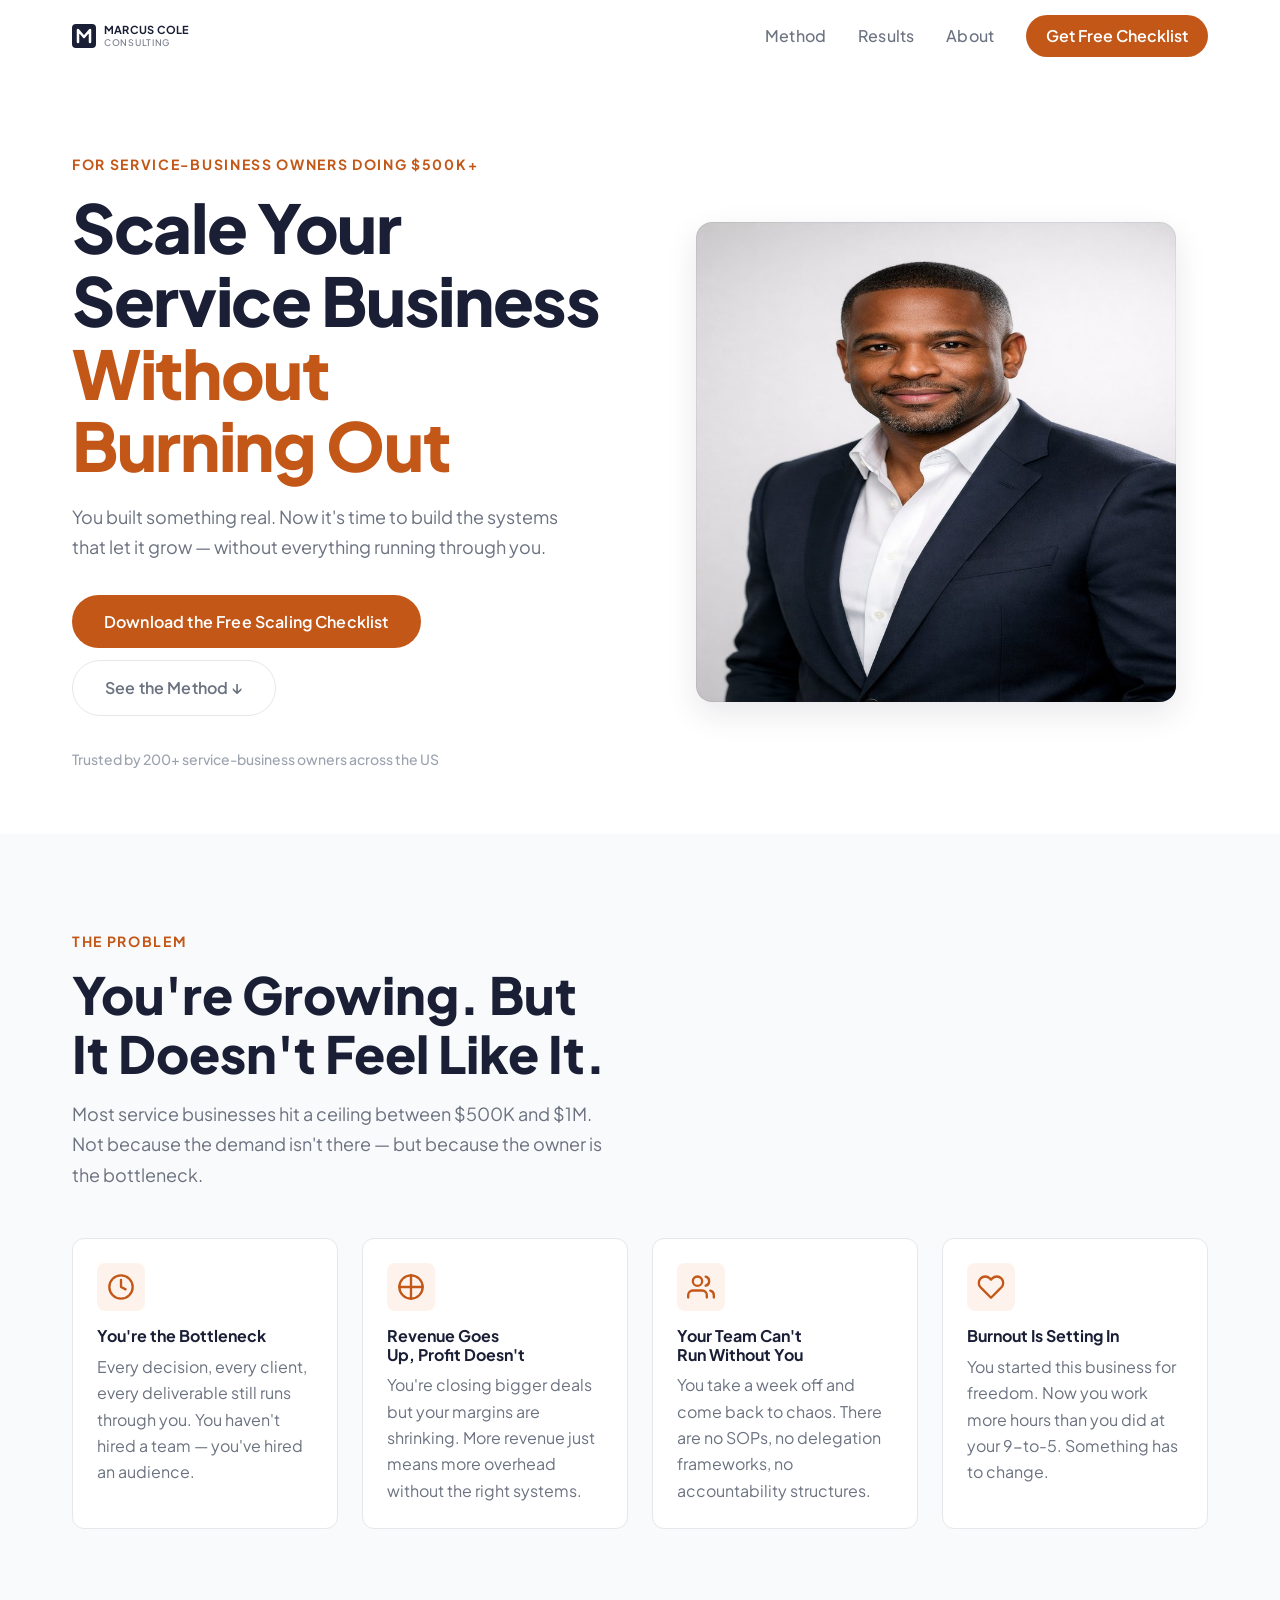
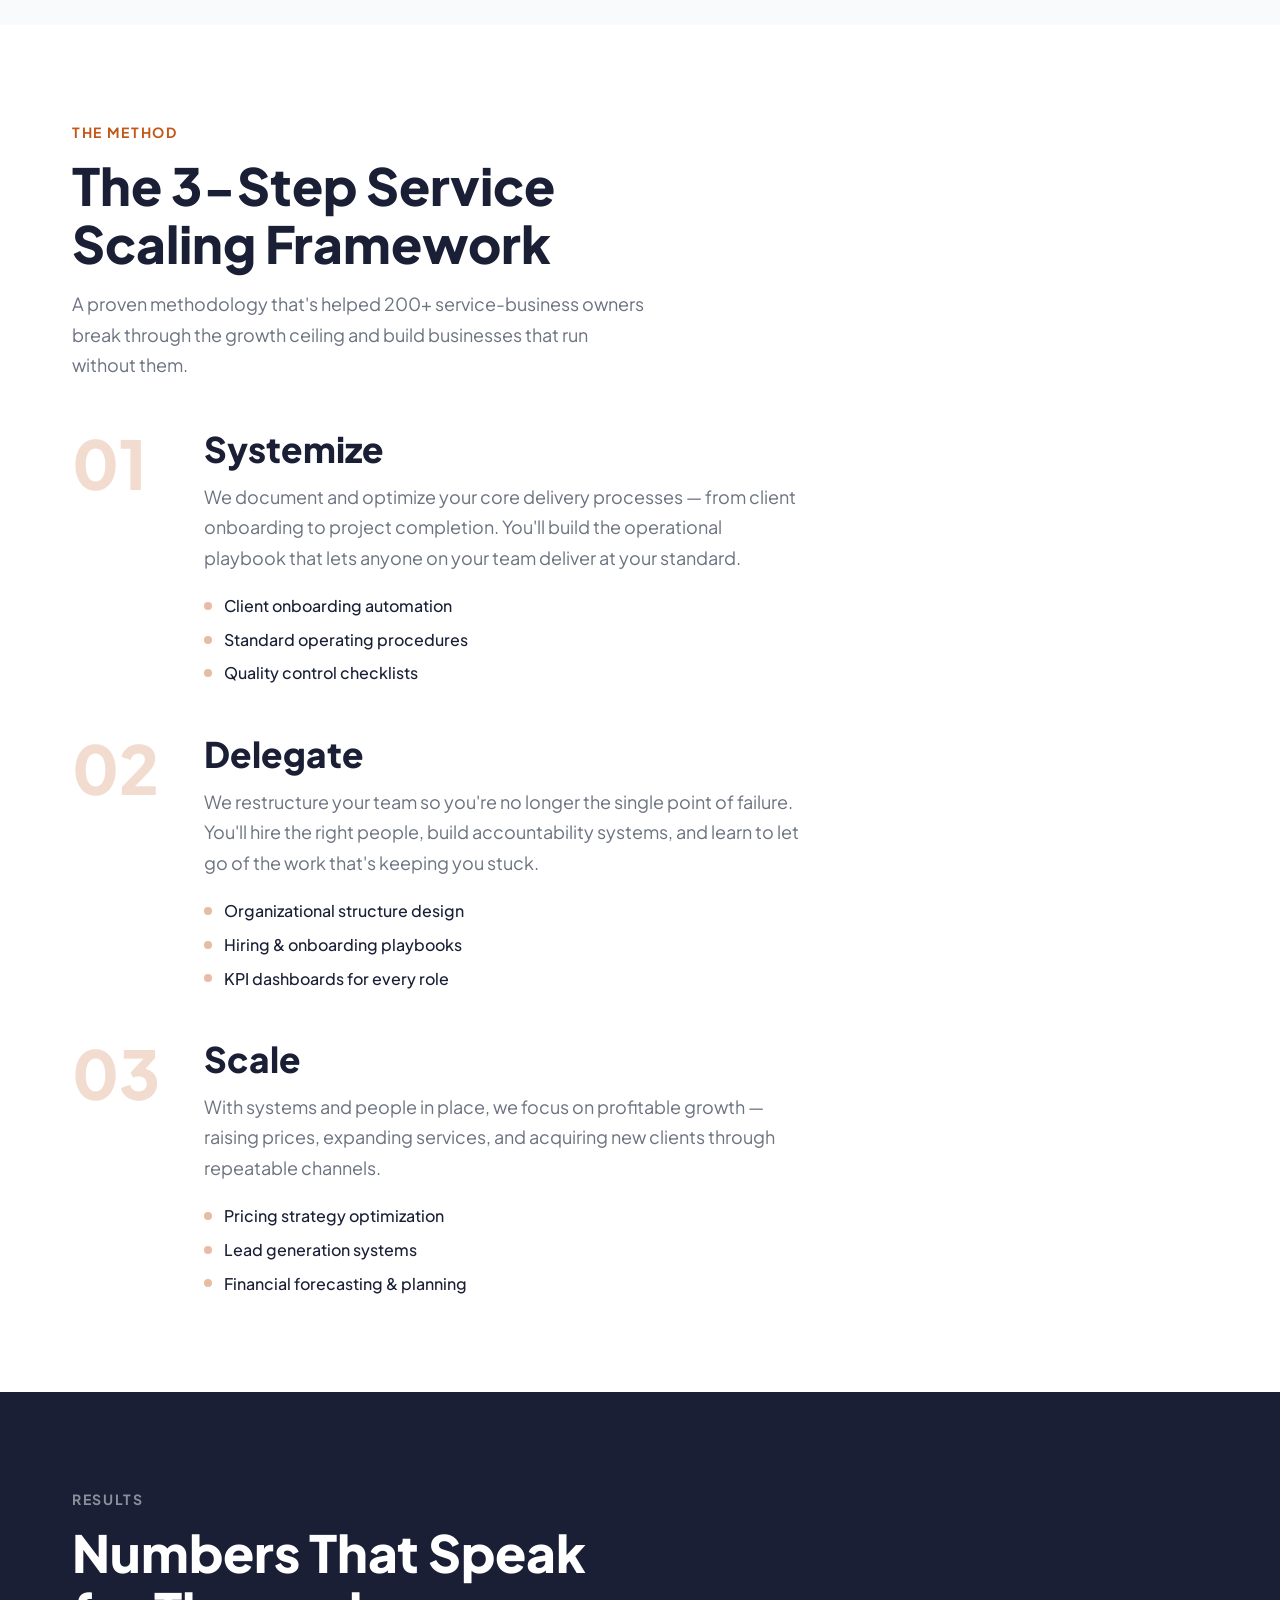
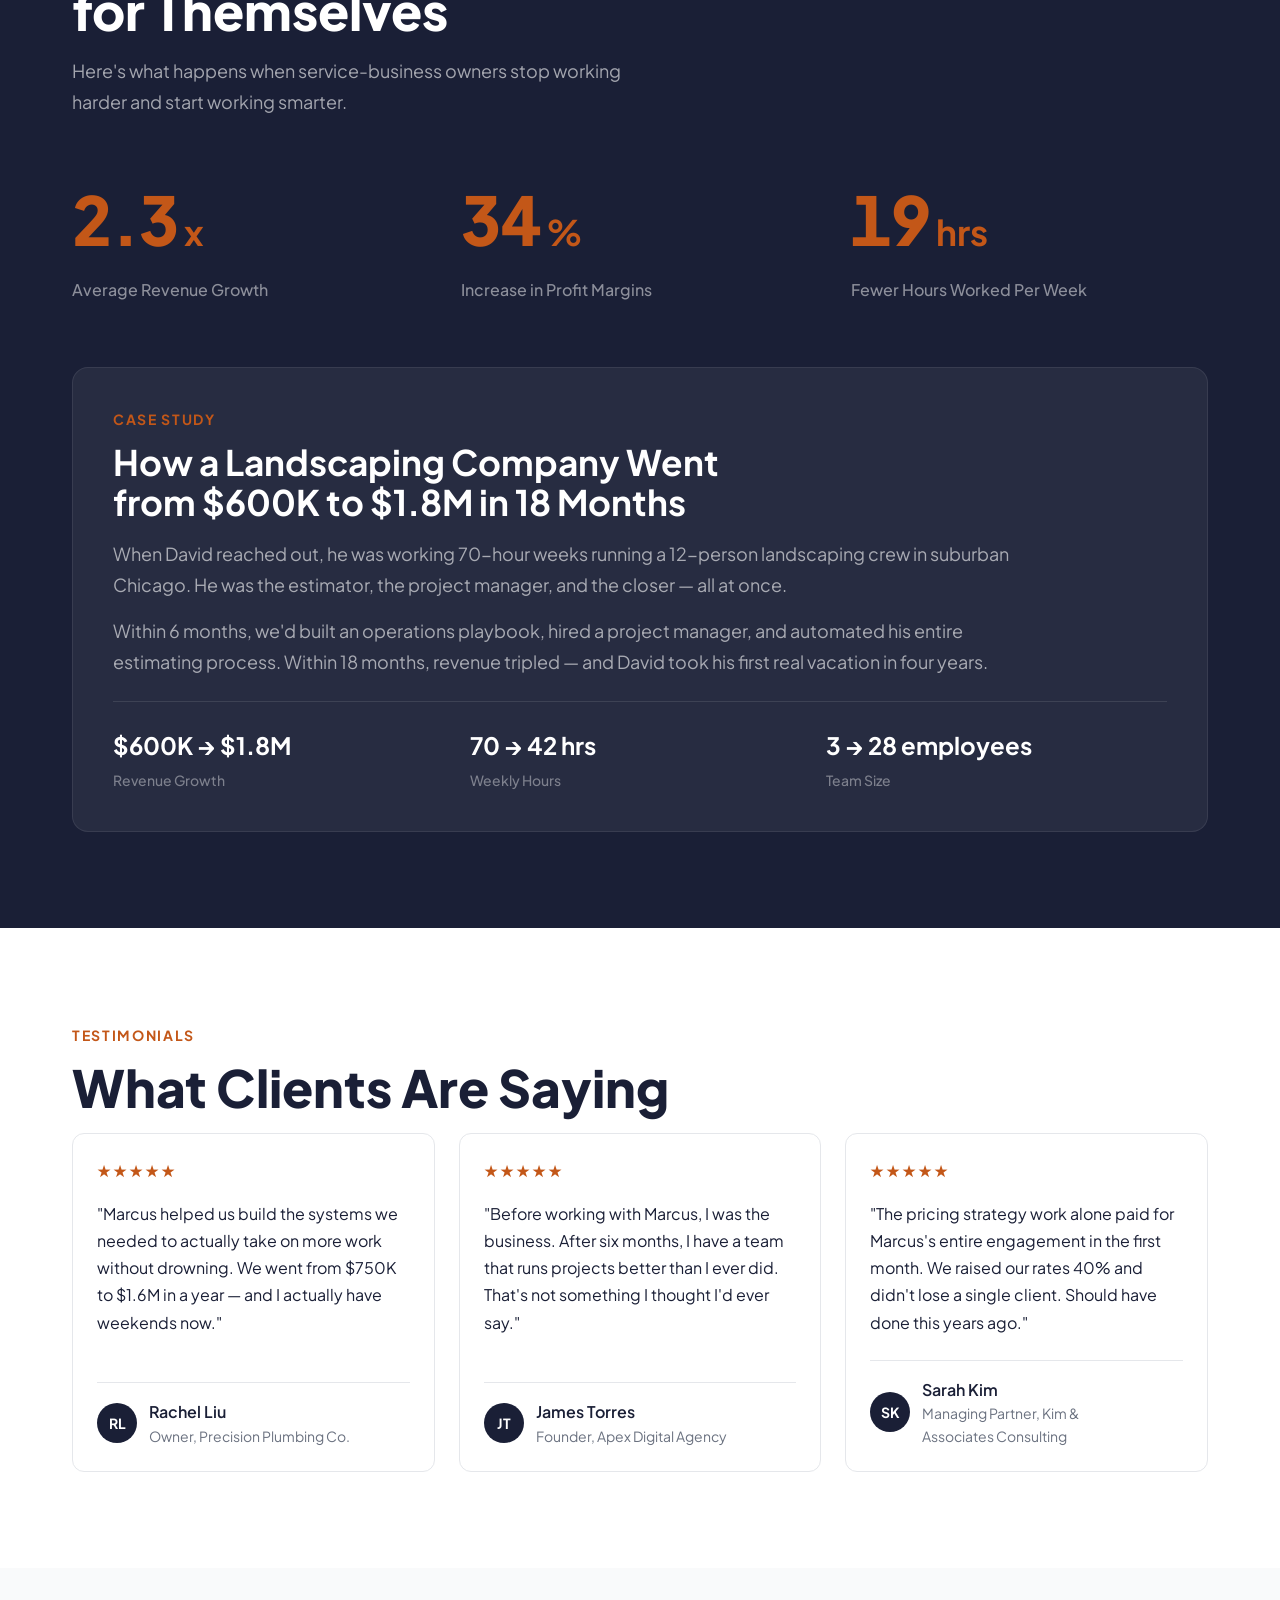
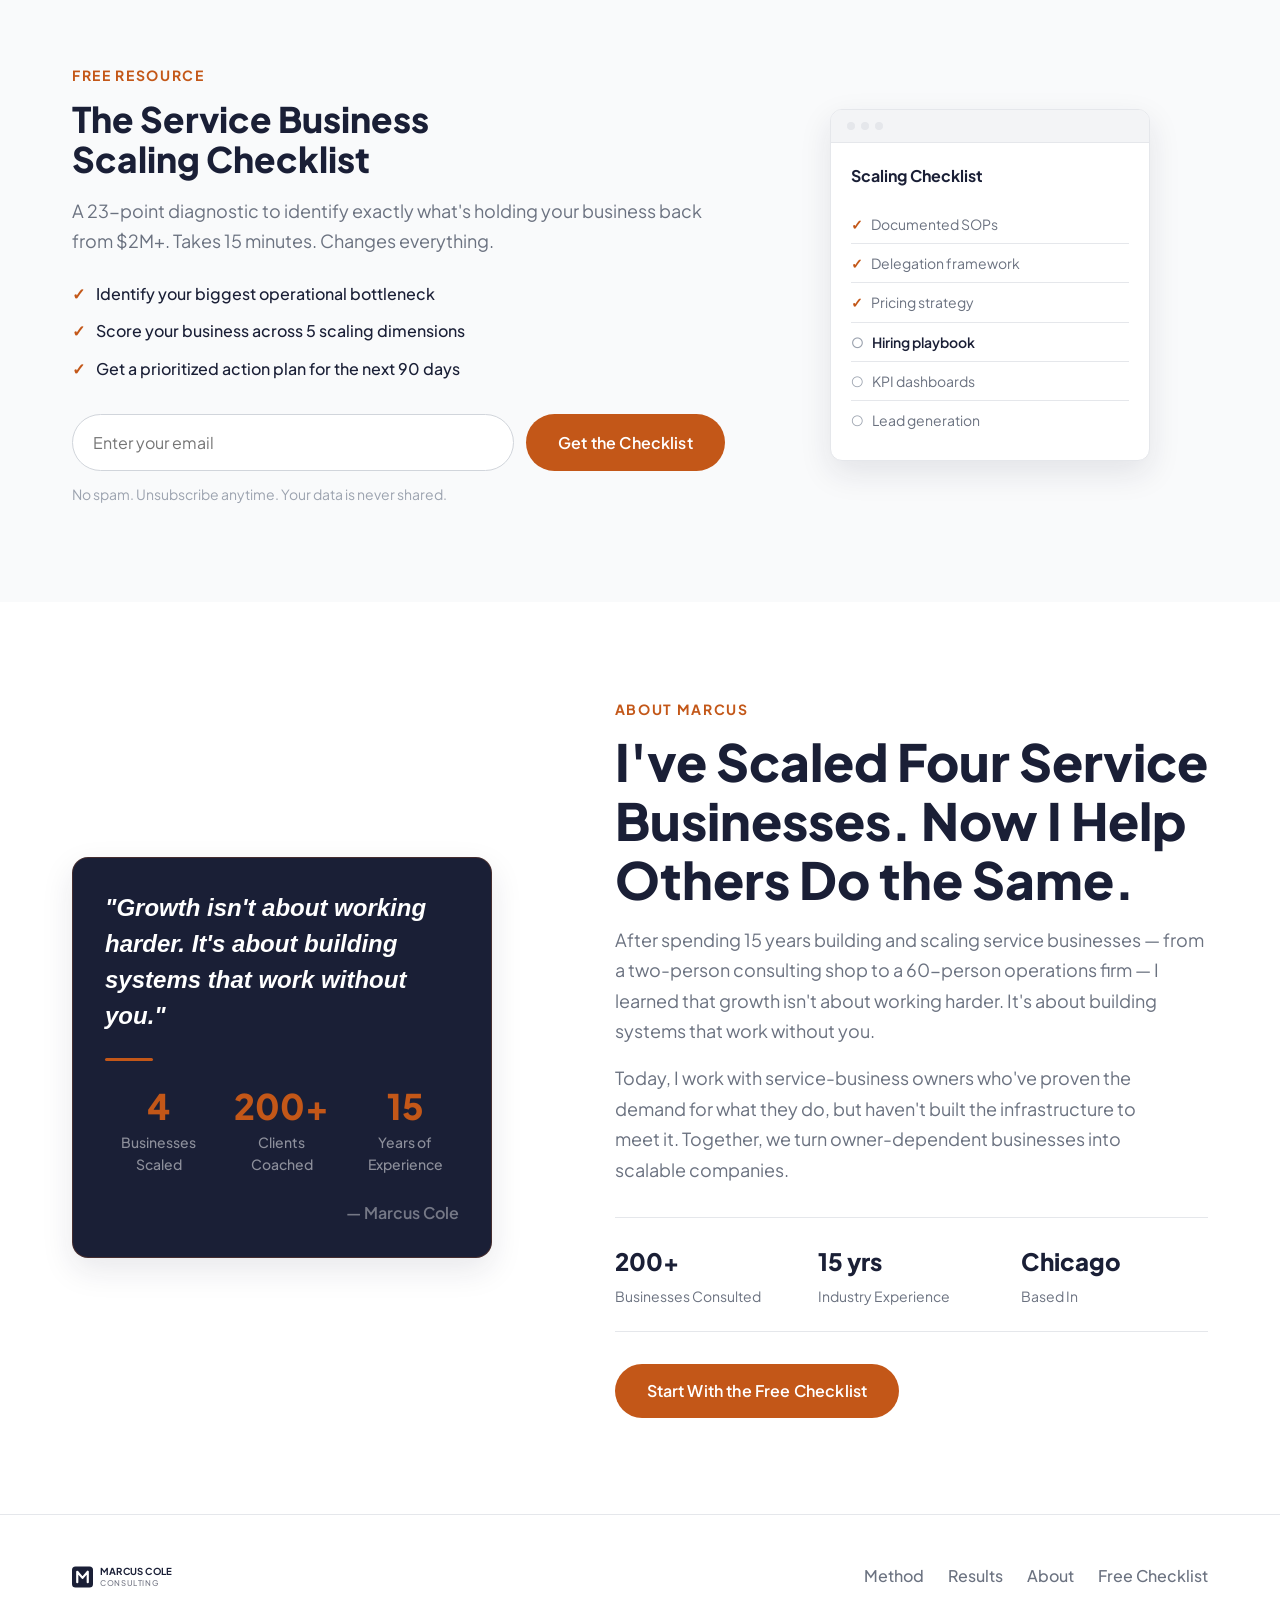
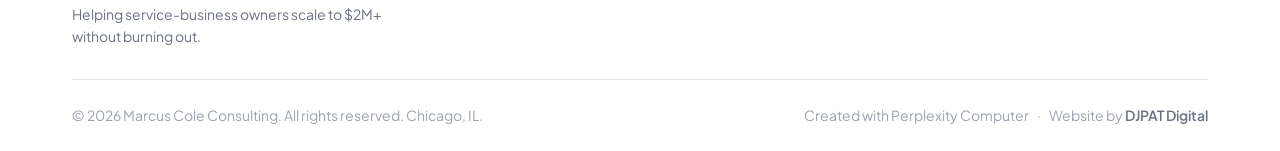
==== commit 9785ffa3: "fix: business coach demo - replace duplicate photo with visual card in about section" ====
--- a/demos/business-coach/index.html
+++ b/demos/business-coach/index.html
@@ -345,8 +345,24 @@
   <section class="about" id="about">
     <div class="container">
       <div class="about__inner">
-        <div class="about__image">
-          <img src="./assets/marcus-cole-opt.jpg" alt="Marcus Cole, business coach and consultant" width="480" height="480" loading="lazy">
+        <div class="about__visual-card">
+          <div class="about__visual-quote">"Growth isn't about working harder. It's about building systems that work without you."</div>
+          <div class="about__visual-divider"></div>
+          <div class="about__visual-stats">
+            <div class="about__visual-stat">
+              <span class="about__visual-stat-number">4</span>
+              <span class="about__visual-stat-label">Businesses Scaled</span>
+            </div>
+            <div class="about__visual-stat">
+              <span class="about__visual-stat-number">200+</span>
+              <span class="about__visual-stat-label">Clients Coached</span>
+            </div>
+            <div class="about__visual-stat">
+              <span class="about__visual-stat-number">15</span>
+              <span class="about__visual-stat-label">Years of Experience</span>
+            </div>
+          </div>
+          <div class="about__visual-name">— Marcus Cole</div>
         </div>
         <div class="about__content">
           <p class="section-label">About Marcus</p>
--- a/demos/business-coach/style.css
+++ b/demos/business-coach/style.css
@@ -963,17 +963,66 @@
   }
 }
 
-.about__image {
+/* About Visual Card (CSS-only, replaces duplicate photo) */
+.about__visual-card {
+  background: var(--color-navy);
   border-radius: var(--radius-xl);
-  overflow: hidden;
+  padding: var(--space-8);
+  max-width: 420px;
+  border: 1px solid rgba(195, 87, 24, 0.25);
   box-shadow: var(--shadow-lg);
-  max-width: 480px;
-}
-
-.about__image img {
-  width: 100%;
-  height: auto;
+}
+
+.about__visual-quote {
+  font-family: var(--font-display);
+  font-size: var(--text-lg);
+  font-weight: 600;
+  color: #fff;
+  line-height: 1.5;
+  font-style: italic;
+}
+
+.about__visual-divider {
+  width: 48px;
+  height: 3px;
+  background: var(--color-accent);
+  border-radius: var(--radius-full);
+  margin: var(--space-6) 0;
+}
+
+.about__visual-stats {
+  display: grid;
+  grid-template-columns: repeat(3, 1fr);
+  gap: var(--space-4);
+}
+
+.about__visual-stat {
+  text-align: center;
+}
+
+.about__visual-stat-number {
+  font-family: var(--font-display);
+  font-size: var(--text-xl);
+  font-weight: 800;
+  color: var(--color-accent);
   display: block;
+  line-height: 1.2;
+}
+
+.about__visual-stat-label {
+  font-size: var(--text-xs);
+  color: rgba(255, 255, 255, 0.5);
+  display: block;
+  margin-top: var(--space-1);
+  font-weight: 500;
+}
+
+.about__visual-name {
+  font-size: var(--text-sm);
+  color: rgba(255, 255, 255, 0.4);
+  font-weight: 600;
+  margin-top: var(--space-6);
+  text-align: right;
 }
 
 .about__text {
@@ -1131,7 +1180,7 @@
   .hero__title { font-size: clamp(2rem, 1rem + 5vw, 3rem); }
   .hero__visual { order: -1; }
   .hero__image-wrapper { max-width: 260px; margin: 0 auto; }
-  .about__image { max-width: 280px; margin: 0 auto; }
+  .about__visual-card { max-width: 100%; margin: 0 auto; }
   .results__stats { gap: var(--space-6); }
   .results__stat { text-align: center; }
   .about__credentials { gap: var(--space-3); }
